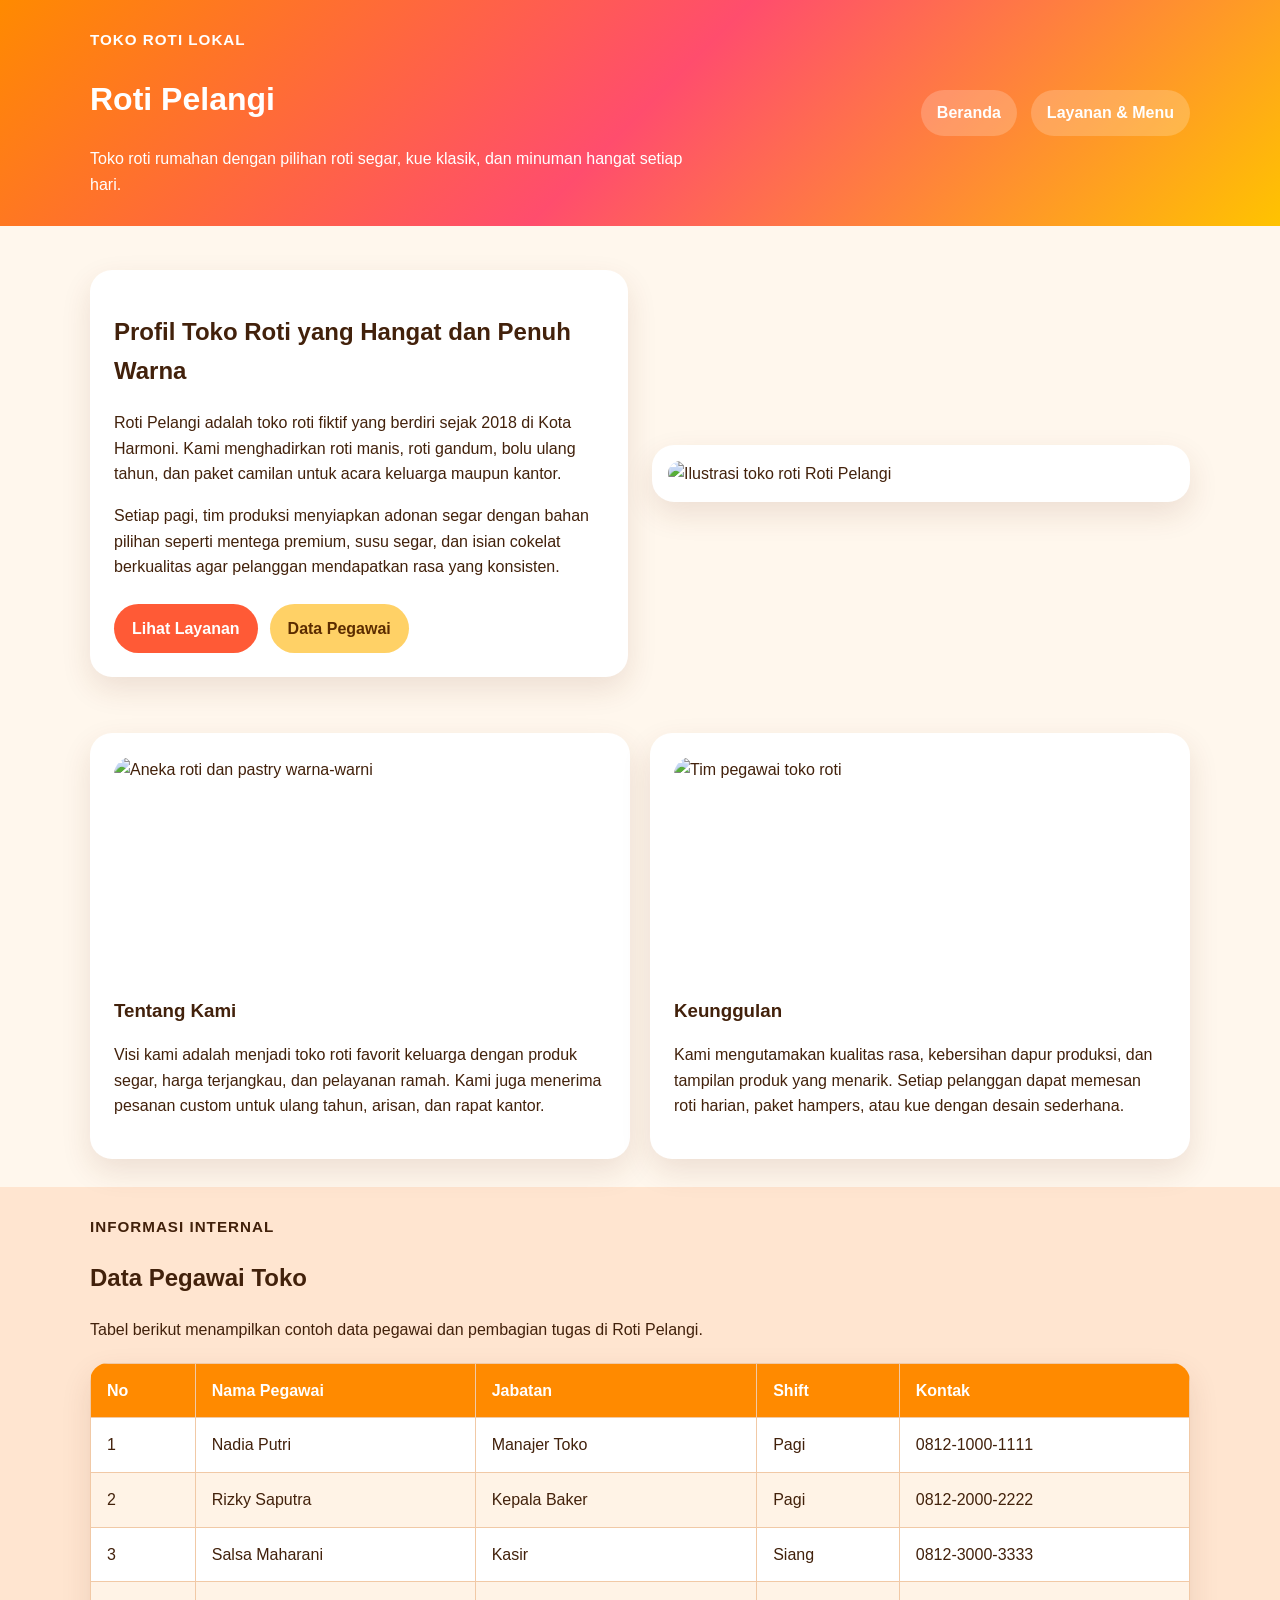
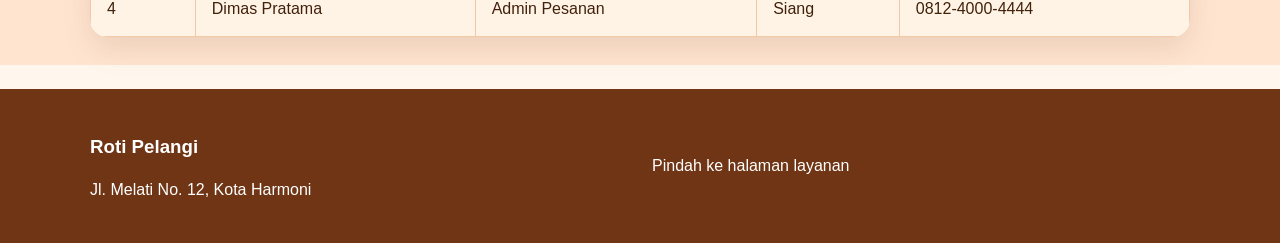
==== index.html @ 87f4b43c "Add files via upload" ====
<!DOCTYPE html>
<html lang="id">
<head>
  <meta charset="UTF-8">
  <meta name="viewport" content="width=device-width, initial-scale=1.0">
  <title>Roti Pelangi - Profil Toko Roti</title>
  <link rel="stylesheet" href="style.css">
  <style>
* {
  box-sizing: border-box;
}

body {
  margin: 0;
  font-family: Arial, Helvetica, sans-serif;
  line-height: 1.6;
  color: #42210b;
  background: #fff7ed;
}

img {
  display: block;
  width: 100%;
  border-radius: 18px;
}

a {
  color: inherit;
  text-decoration: none;
}

.container {
  width: min(1100px, calc(100% - 32px));
  margin: 0 auto;
}

.site-header {
  background: linear-gradient(135deg, #ff8a00, #ff4d6d, #ffc300);
  color: #ffffff;
  padding: 28px 0;
}

.header-inner {
  display: flex;
  justify-content: space-between;
  align-items: center;
  gap: 20px;
  flex-wrap: wrap;
}

.eyebrow {
  margin: 0 0 8px;
  font-size: 0.95rem;
  letter-spacing: 1px;
  text-transform: uppercase;
  font-weight: 700;
}

.tagline {
  max-width: 600px;
  margin: 0;
}

.site-nav {
  display: flex;
  gap: 14px;
  flex-wrap: wrap;
}

.site-nav a {
  background: rgba(255, 255, 255, 0.2);
  padding: 10px 16px;
  border-radius: 999px;
  font-weight: 700;
}

.hero {
  padding: 44px 0 28px;
}

.hero-grid,
.two-column,
.schedule-box,
.footer-inner {
  display: grid;
  gap: 24px;
  align-items: center;
}

.hero-grid,
.two-column {
  grid-template-columns: repeat(2, minmax(0, 1fr));
}

.hero-text,
.card,
.menu-card,
.feature-box,
.schedule-box {
  background: #ffffff;
  border-radius: 22px;
  padding: 24px;
  box-shadow: 0 12px 30px rgba(111, 53, 21, 0.12);
}

.image-card {
  background: #ffffff;
  padding: 16px;
  border-radius: 22px;
  box-shadow: 0 12px 30px rgba(111, 53, 21, 0.12);
}

.button-row {
  display: flex;
  gap: 12px;
  flex-wrap: wrap;
  margin-top: 24px;
}

.button-primary,
.button-secondary {
  display: inline-block;
  padding: 12px 18px;
  border-radius: 999px;
  font-weight: 700;
}

.button-primary {
  background: #ff5a36;
  color: #ffffff;
}

.button-secondary {
  background: #ffd166;
  color: #5b2c00;
}

.section-block {
  padding: 28px 0;
}

.alt-section {
  background: #ffe5d0;
}

.info-grid,
.menu-grid,
.feature-list {
  display: grid;
  gap: 20px;
}

.info-grid {
  grid-template-columns: repeat(2, minmax(0, 1fr));
}

.menu-grid {
  grid-template-columns: repeat(4, minmax(0, 1fr));
}

.feature-list {
  grid-template-columns: repeat(3, minmax(0, 1fr));
  margin-top: 20px;
}

.card h3,
.menu-card h3,
.feature-box h3,
.site-footer h3 {
  margin-bottom: 8px;
}

.card img {
  height: 220px;
  object-fit: cover;
  margin-bottom: 16px;
}

.image-card img {
  width: 100%;
  max-height: 380px;
  object-fit: cover;
}

.tall-image img {
  min-height: 360px;
  max-height: 480px;
  object-fit: cover;
}

.section-heading {
  margin-bottom: 20px;
}

.table-wrapper {
  overflow-x: auto;
  background: #ffffff;
  border-radius: 18px;
  box-shadow: 0 12px 30px rgba(111, 53, 21, 0.12);
}

table {
  width: 100%;
  border-collapse: collapse;
}

th,
td {
  padding: 14px 16px;
  border: 1px solid #f1c9a6;
  text-align: left;
}

th {
  background: #ff8a00;
  color: #ffffff;
}

tbody tr:nth-child(even) {
  background: #fff3e6;
}

.schedule-box {
  grid-template-columns: 1.4fr 0.6fr;
  background: linear-gradient(135deg, #fff0d9, #ffd6a5);
}

.site-footer {
  background: #6f3515;
  color: #ffffff;
  padding: 24px 0;
  margin-top: 24px;
}

.footer-inner {
  grid-template-columns: repeat(2, minmax(0, 1fr));
}

@media (max-width: 900px) {
  .hero-grid,
  .two-column,
  .info-grid,
  .menu-grid,
  .feature-list,
  .schedule-box,
  .footer-inner {
    grid-template-columns: 1fr;
  }
}

@media (max-width: 640px) {
  .site-nav {
    width: 100%;
  }

  .site-nav a,
  .button-primary,
  .button-secondary {
    width: 100%;
    text-align: center;
  }
}
  </style>
</head>
<body>
  <header class="site-header">
    <div class="container header-inner">
      <div>
        <p class="eyebrow">Toko Roti Lokal</p>
        <h1>Roti Pelangi</h1>
        <p class="tagline">Toko roti rumahan dengan pilihan roti segar, kue klasik, dan minuman hangat setiap hari.</p>
      </div>
      <nav class="site-nav">
        <a href="index.html">Beranda</a>
        <a href="profil-layanan.html">Layanan &amp; Menu</a>
      </nav>
    </div>
  </header>

  <main>
    <section class="hero">
      <div class="container hero-grid">
        <div class="hero-text">
          <h2>Profil Toko Roti yang Hangat dan Penuh Warna</h2>
          <p>Roti Pelangi adalah toko roti fiktif yang berdiri sejak 2018 di Kota Harmoni. Kami menghadirkan roti manis, roti gandum, bolu ulang tahun, dan paket camilan untuk acara keluarga maupun kantor.</p>
          <p>Setiap pagi, tim produksi menyiapkan adonan segar dengan bahan pilihan seperti mentega premium, susu segar, dan isian cokelat berkualitas agar pelanggan mendapatkan rasa yang konsisten.</p>
          <div class="button-row">
            <a class="button-primary" href="profil-layanan.html">Lihat Layanan</a>
            <a class="button-secondary" href="#pegawai">Data Pegawai</a>
          </div>
        </div>
        <div class="image-card">
          <img src="image/hero.jpg" alt="Ilustrasi toko roti Roti Pelangi">
        </div>
      </div>
    </section>

    <section class="section-block">
      <div class="container info-grid">
        <article class="card">
          <img src="image/aneka roti.jpeg" alt="Aneka roti dan pastry warna-warni">
          <h3>Tentang Kami</h3>
          <p>Visi kami adalah menjadi toko roti favorit keluarga dengan produk segar, harga terjangkau, dan pelayanan ramah. Kami juga menerima pesanan custom untuk ulang tahun, arisan, dan rapat kantor.</p>
        </article>
        <article class="card">
          <img src="image/tim.jpg" alt="Tim pegawai toko roti">
          <h3>Keunggulan</h3>
          <p>Kami mengutamakan kualitas rasa, kebersihan dapur produksi, dan tampilan produk yang menarik. Setiap pelanggan dapat memesan roti harian, paket hampers, atau kue dengan desain sederhana.</p>
        </article>
      </div>
    </section>

    <section class="section-block alt-section" id="pegawai">
      <div class="container">
        <div class="section-heading">
          <p class="eyebrow">Informasi Internal</p>
          <h2>Data Pegawai Toko</h2>
          <p>Tabel berikut menampilkan contoh data pegawai dan pembagian tugas di Roti Pelangi.</p>
        </div>

        <div class="table-wrapper">
          <table>
            <thead>
              <tr>
                <th>No</th>
                <th>Nama Pegawai</th>
                <th>Jabatan</th>
                <th>Shift</th>
                <th>Kontak</th>
              </tr>
            </thead>
            <tbody>
              <tr>
                <td>1</td>
                <td>Nadia Putri</td>
                <td>Manajer Toko</td>
                <td>Pagi</td>
                <td>0812-1000-1111</td>
              </tr>
              <tr>
                <td>2</td>
                <td>Rizky Saputra</td>
                <td>Kepala Baker</td>
                <td>Pagi</td>
                <td>0812-2000-2222</td>
              </tr>
              <tr>
                <td>3</td>
                <td>Salsa Maharani</td>
                <td>Kasir</td>
                <td>Siang</td>
                <td>0812-3000-3333</td>
              </tr>
              <tr>
                <td>4</td>
                <td>Dimas Pratama</td>
                <td>Admin Pesanan</td>
                <td>Siang</td>
                <td>0812-4000-4444</td>
              </tr>
            </tbody>
          </table>
        </div>
      </div>
    </section>
  </main>

  <footer class="site-footer">
    <div class="container footer-inner">
      <div>
        <h3>Roti Pelangi</h3>
        <p>Jl. Melati No. 12, Kota Harmoni</p>
      </div>
      <a href="profil-layanan.html">Pindah ke halaman layanan</a>
    </div>
  </footer>
</body>
</html>
---- style.css ----
* {
  box-sizing: border-box;
}

body {
  margin: 0;
  font-family: Arial, Helvetica, sans-serif;
  line-height: 1.6;
  color: #42210b;
  background: #fff7ed;
}

img {
  display: block;
  width: 100%;
  border-radius: 18px;
}

a {
  color: inherit;
  text-decoration: none;
}

.container {
  width: min(1100px, calc(100% - 32px));
  margin: 0 auto;
}

.site-header {
  background: linear-gradient(135deg, #ff8a00, #ff4d6d, #ffc300);
  color: #ffffff;
  padding: 28px 0;
}

.header-inner {
  display: flex;
  justify-content: space-between;
  align-items: center;
  gap: 20px;
  flex-wrap: wrap;
}

.eyebrow {
  margin: 0 0 8px;
  font-size: 0.95rem;
  letter-spacing: 1px;
  text-transform: uppercase;
  font-weight: 700;
}

.tagline {
  max-width: 600px;
  margin: 0;
}

.site-nav {
  display: flex;
  gap: 14px;
  flex-wrap: wrap;
}

.site-nav a {
  background: rgba(255, 255, 255, 0.2);
  padding: 10px 16px;
  border-radius: 999px;
  font-weight: 700;
}

.hero {
  padding: 44px 0 28px;
}

.hero-grid,
.two-column,
.schedule-box,
.footer-inner {
  display: grid;
  gap: 24px;
  align-items: center;
}

.hero-grid,
.two-column {
  grid-template-columns: repeat(2, minmax(0, 1fr));
}

.hero-text,
.card,
.menu-card,
.feature-box,
.schedule-box {
  background: #ffffff;
  border-radius: 22px;
  padding: 24px;
  box-shadow: 0 12px 30px rgba(111, 53, 21, 0.12);
}

.image-card {
  background: #ffffff;
  padding: 16px;
  border-radius: 22px;
  box-shadow: 0 12px 30px rgba(111, 53, 21, 0.12);
}

.button-row {
  display: flex;
  gap: 12px;
  flex-wrap: wrap;
  margin-top: 24px;
}

.button-primary,
.button-secondary {
  display: inline-block;
  padding: 12px 18px;
  border-radius: 999px;
  font-weight: 700;
}

.button-primary {
  background: #ff5a36;
  color: #ffffff;
}

.button-secondary {
  background: #ffd166;
  color: #5b2c00;
}

.section-block {
  padding: 28px 0;
}

.alt-section {
  background: #ffe5d0;
}

.info-grid,
.menu-grid,
.feature-list {
  display: grid;
  gap: 20px;
}

.info-grid {
  grid-template-columns: repeat(2, minmax(0, 1fr));
}

.menu-grid {
  grid-template-columns: repeat(4, minmax(0, 1fr));
}

.feature-list {
  grid-template-columns: repeat(3, minmax(0, 1fr));
  margin-top: 20px;
}

.card h3,
.menu-card h3,
.feature-box h3,
.site-footer h3 {
  margin-bottom: 8px;
}

.section-heading {
  margin-bottom: 20px;
}

.table-wrapper {
  overflow-x: auto;
  background: #ffffff;
  border-radius: 18px;
  box-shadow: 0 12px 30px rgba(111, 53, 21, 0.12);
}

table {
  width: 100%;
  border-collapse: collapse;
}

th,
td {
  padding: 14px 16px;
  border: 1px solid #f1c9a6;
  text-align: left;
}

th {
  background: #ff8a00;
  color: #ffffff;
}

tbody tr:nth-child(even) {
  background: #fff3e6;
}

.schedule-box {
  grid-template-columns: 1.4fr 0.6fr;
  background: linear-gradient(135deg, #fff0d9, #ffd6a5);
}

.card img {
  height: 220px;
  object-fit: cover;
  margin-bottom: 16px;
}

.image-card img {
  width: 100%;
  max-height: 380px;
  object-fit: cover;
}

.tall-image img {
  min-height: 360px;
  max-height: 480px;
  object-fit: cover;
}

.site-footer {
  background: #6f3515;
  color: #ffffff;
  padding: 24px 0;
  margin-top: 24px;
}

.footer-inner {
  grid-template-columns: repeat(2, minmax(0, 1fr));
}

@media (max-width: 900px) {
  .hero-grid,
  .two-column,
  .info-grid,
  .menu-grid,
  .feature-list,
  .schedule-box,
  .footer-inner {
    grid-template-columns: 1fr;
  }
}

@media (max-width: 640px) {
  .site-nav {
    width: 100%;
  }

  .site-nav a,
  .button-primary,
  .button-secondary {
    width: 100%;
    text-align: center;
  }
}
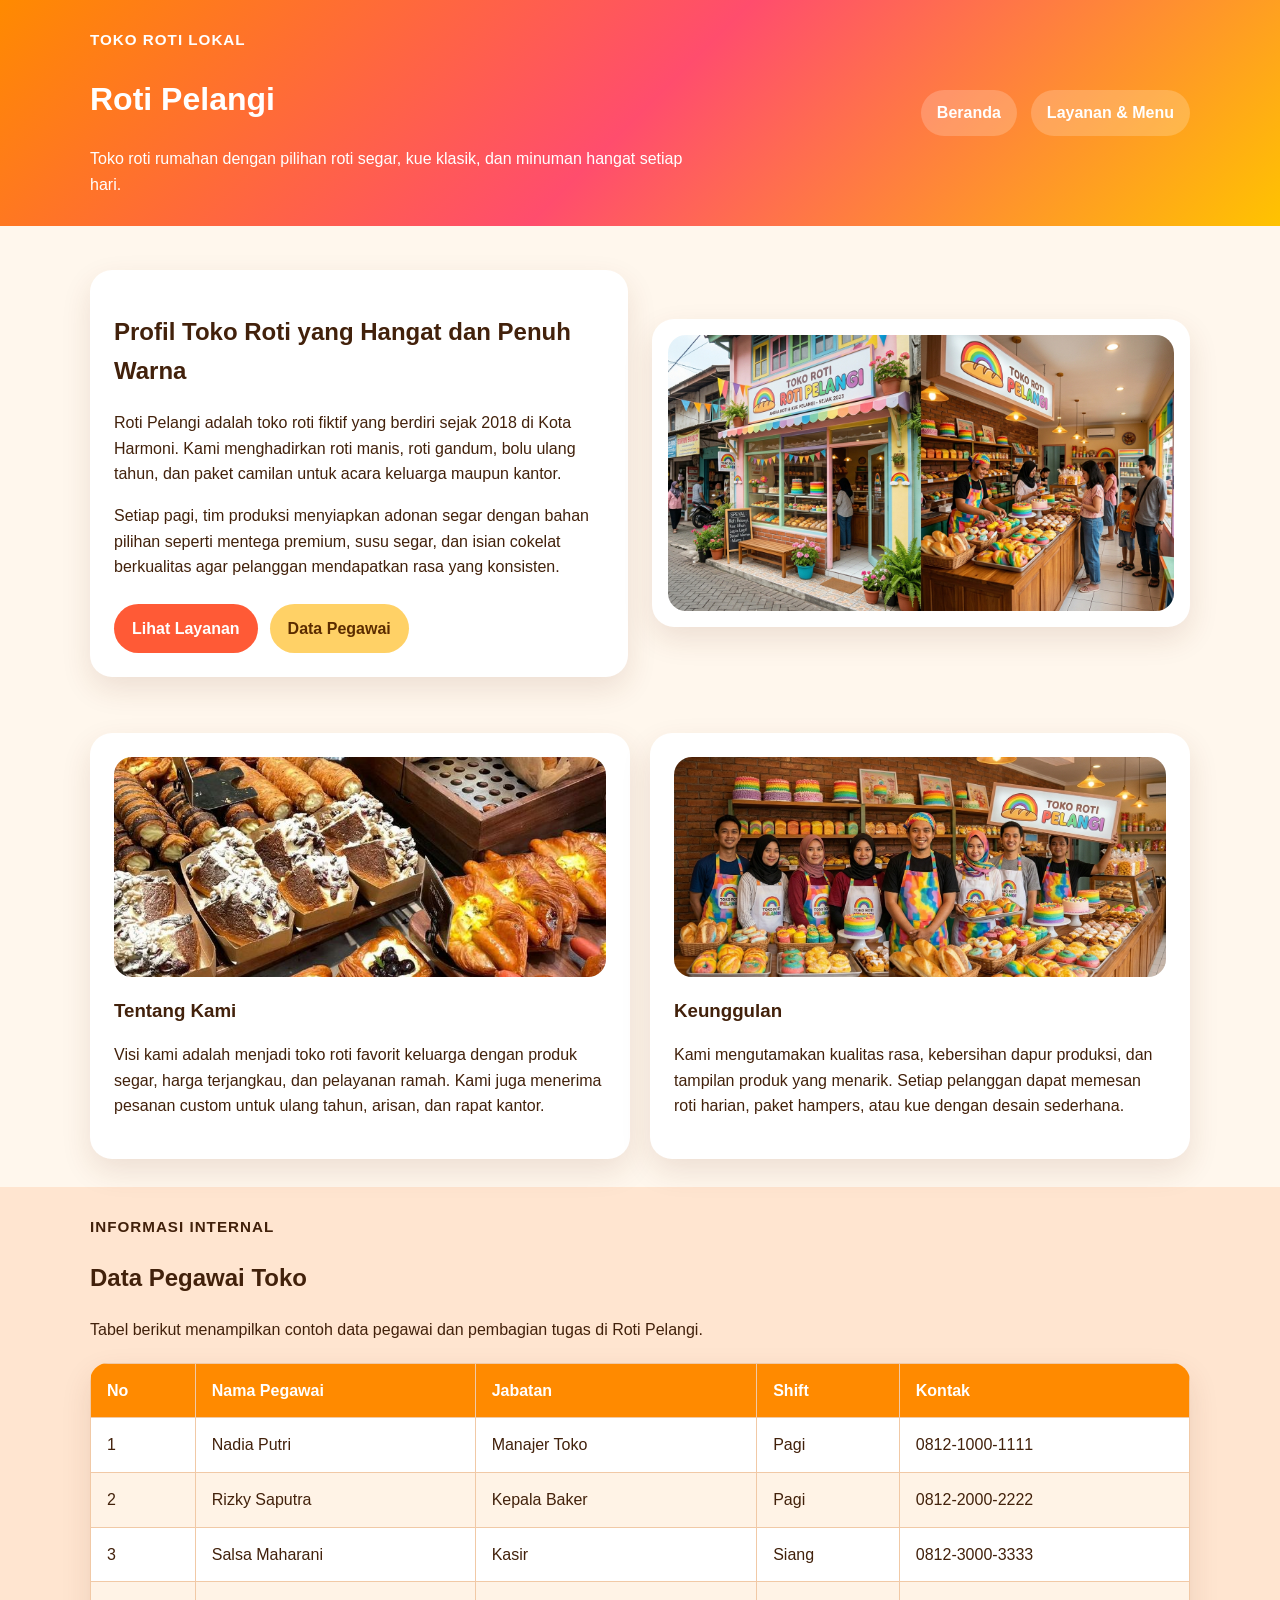
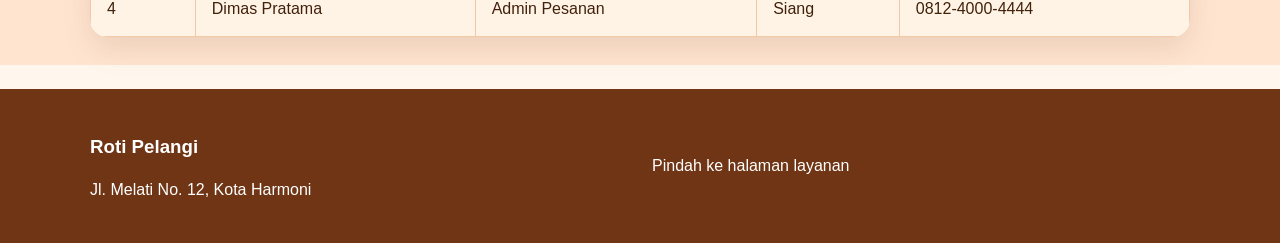
==== commit adec38da: "Update index.html" ====
--- a/index.html
+++ b/index.html
@@ -290,7 +290,7 @@
           </div>
         </div>
         <div class="image-card">
-          <img src="image/hero.jpg" alt="Ilustrasi toko roti Roti Pelangi">
+          <img src="hero.jpg" alt="Ilustrasi toko roti Roti Pelangi">
         </div>
       </div>
     </section>
@@ -298,12 +298,12 @@
     <section class="section-block">
       <div class="container info-grid">
         <article class="card">
-          <img src="image/aneka roti.jpeg" alt="Aneka roti dan pastry warna-warni">
+          <img src="aneka roti.jpeg" alt="Aneka roti dan pastry warna-warni">
           <h3>Tentang Kami</h3>
           <p>Visi kami adalah menjadi toko roti favorit keluarga dengan produk segar, harga terjangkau, dan pelayanan ramah. Kami juga menerima pesanan custom untuk ulang tahun, arisan, dan rapat kantor.</p>
         </article>
         <article class="card">
-          <img src="image/tim.jpg" alt="Tim pegawai toko roti">
+          <img src="tim.jpg" alt="Tim pegawai toko roti">
           <h3>Keunggulan</h3>
           <p>Kami mengutamakan kualitas rasa, kebersihan dapur produksi, dan tampilan produk yang menarik. Setiap pelanggan dapat memesan roti harian, paket hampers, atau kue dengan desain sederhana.</p>
         </article>
@@ -375,4 +375,4 @@
     </div>
   </footer>
 </body>
-</html>+</html>
